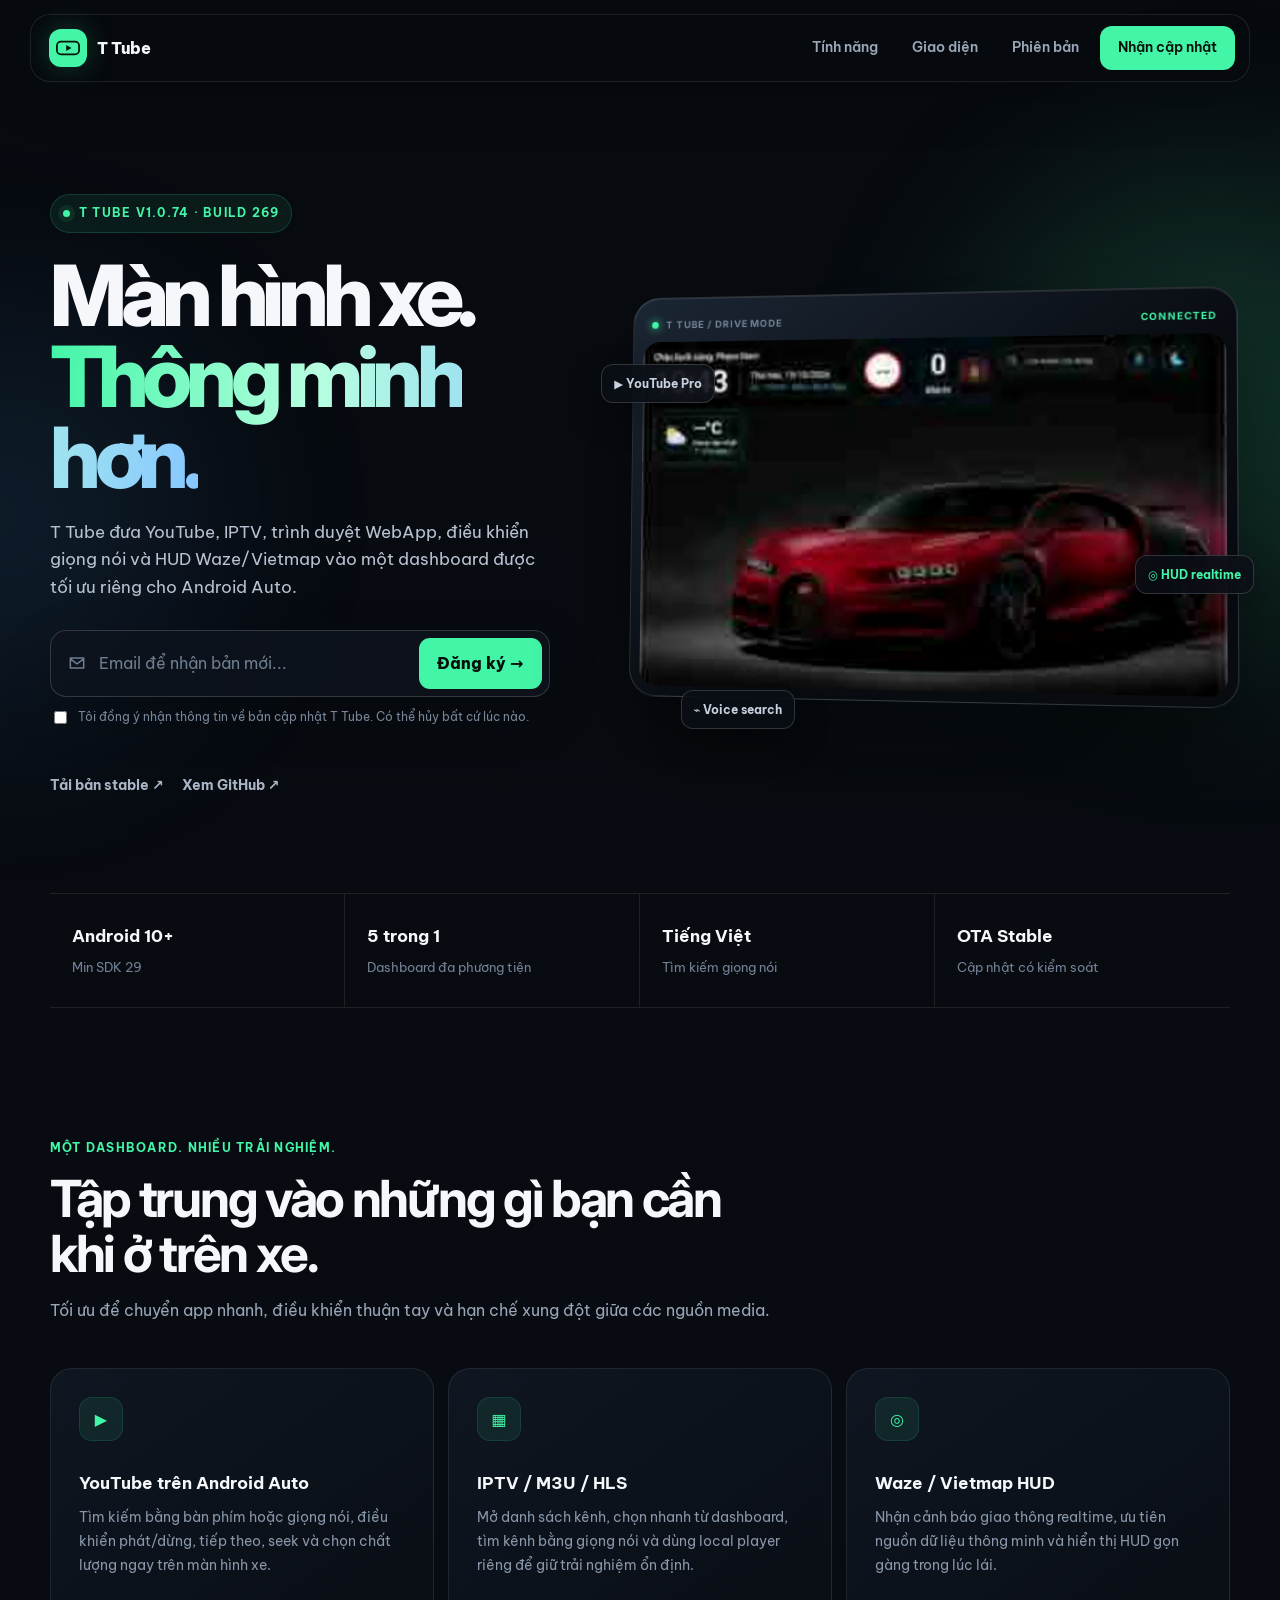
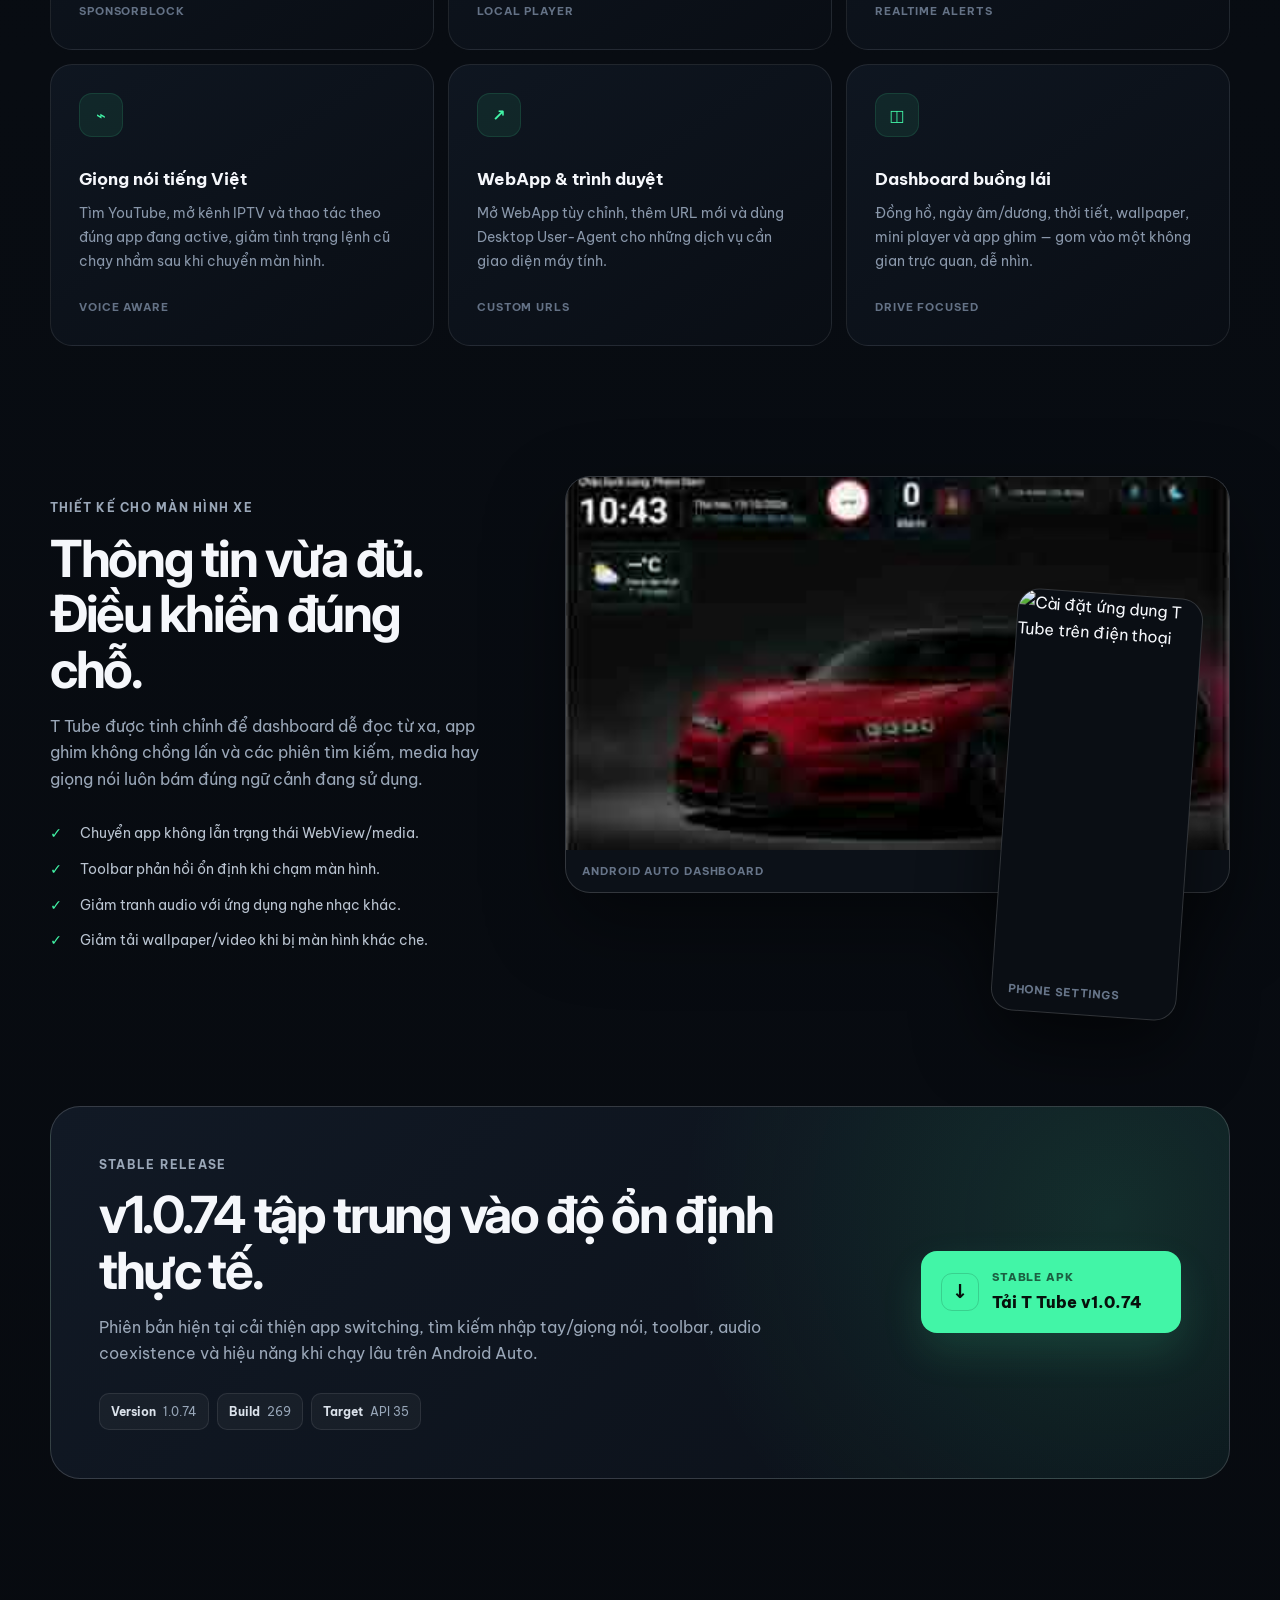
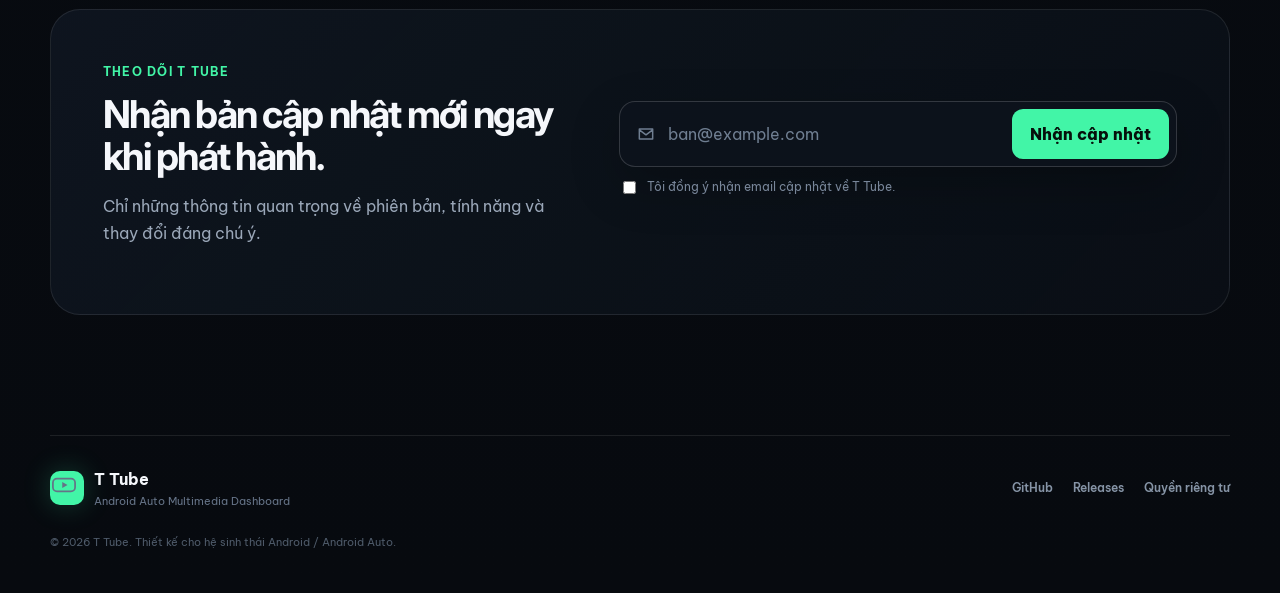
==== docs/index.html @ e6060de5 "feat: add T Tube landing page and email waitlist" ====
<!doctype html>
<html lang="vi">
<head>
  <meta charset="utf-8">
  <meta name="viewport" content="width=device-width, initial-scale=1">
  <meta name="theme-color" content="#070a0f">
  <meta name="description" content="T Tube - dashboard đa phương tiện dành cho Android Auto với YouTube, IPTV, WebApp, điều khiển giọng nói và HUD Waze/Vietmap.">
  <meta property="og:title" content="T Tube — Biến màn hình xe thành không gian giải trí thông minh">
  <meta property="og:description" content="YouTube, IPTV, WebApp, giọng nói và HUD Waze/Vietmap trong một dashboard tối ưu cho Android Auto.">
  <meta property="og:type" content="website">
  <meta property="og:image" content="https://raw.githubusercontent.com/ledinhtien219/T-Tube/main/docs/images/ttube_aa_dashboard.jpg">
  <title>T Tube — Android Auto Multimedia Dashboard</title>
  <link rel="preconnect" href="https://fonts.googleapis.com">
  <link rel="preconnect" href="https://fonts.gstatic.com" crossorigin>
  <link href="https://fonts.googleapis.com/css2?family=Be+Vietnam+Pro:wght@400;500;600;700;800&family=Inter:wght@500;600;700&display=swap" rel="stylesheet">
  <link rel="stylesheet" href="styles.css">
  <script src="config.js"></script>
  <script defer src="app.js"></script>
</head>
<body>
  <div class="ambient ambient-one" aria-hidden="true"></div>
  <div class="ambient ambient-two" aria-hidden="true"></div>

  <header class="site-header">
    <a class="brand" href="#top" aria-label="T Tube - Trang chủ">
      <span class="brand-mark" aria-hidden="true">
        <svg viewBox="0 0 48 48" role="img">
          <path d="M12 13h24a7 7 0 0 1 7 7v8a7 7 0 0 1-7 7H12a7 7 0 0 1-7-7v-8a7 7 0 0 1 7-7Z" fill="none" stroke="currentColor" stroke-width="3"/>
          <path d="m21 19 9 5-9 5V19Z" fill="currentColor"/>
        </svg>
      </span>
      <span>T Tube</span>
    </a>

    <button class="nav-toggle" type="button" aria-expanded="false" aria-controls="site-nav" aria-label="Mở menu">
      <span></span><span></span><span></span>
    </button>

    <nav class="site-nav" id="site-nav" aria-label="Điều hướng chính">
      <a href="#features">Tính năng</a>
      <a href="#showcase">Giao diện</a>
      <a href="#release">Phiên bản</a>
      <a class="nav-cta" href="#early-access">Nhận cập nhật</a>
    </nav>
  </header>

  <main id="top">
    <section class="hero section-shell">
      <div class="hero-copy reveal">
        <div class="eyebrow"><span class="live-dot"></span> T Tube v1.0.74 · Build 269</div>
        <h1>Màn hình xe.<br><span>Thông minh hơn.</span></h1>
        <p class="hero-lead">
          T Tube đưa YouTube, IPTV, trình duyệt WebApp, điều khiển giọng nói và HUD Waze/Vietmap
          vào một dashboard được tối ưu riêng cho Android Auto.
        </p>

        <form class="signup-form hero-form" data-source="hero">
          <label class="sr-only" for="hero-email">Email của bạn</label>
          <div class="input-wrap">
            <svg viewBox="0 0 24 24" aria-hidden="true"><path d="M4 6h16v12H4zM4 7l8 6 8-6" fill="none" stroke="currentColor" stroke-width="1.8" stroke-linejoin="round"/></svg>
            <input id="hero-email" name="email" type="email" autocomplete="email" placeholder="Email để nhận bản mới..." required>
            <button type="submit">Đăng ký <span aria-hidden="true">→</span></button>
          </div>
          <label class="consent">
            <input type="checkbox" name="consent" required>
            <span>Tôi đồng ý nhận thông tin về bản cập nhật T Tube. Có thể hủy bất cứ lúc nào.</span>
          </label>
          <p class="form-status" role="status" aria-live="polite"></p>
        </form>

        <div class="hero-actions">
          <a class="ghost-link" href="https://github.com/ledinhtien219/T-Tube/releases/tag/v1.0.74" target="_blank" rel="noreferrer">
            Tải bản stable
            <span aria-hidden="true">↗</span>
          </a>
          <a class="ghost-link" href="https://github.com/ledinhtien219/T-Tube" target="_blank" rel="noreferrer">
            Xem GitHub
            <span aria-hidden="true">↗</span>
          </a>
        </div>
      </div>

      <div class="hero-visual reveal" aria-label="Ảnh giao diện T Tube trên Android Auto">
        <div class="visual-glow"></div>
        <div class="screen-frame">
          <div class="screen-topbar">
            <span class="screen-dot"></span>
            <span>T TUBE / DRIVE MODE</span>
            <span class="screen-status">CONNECTED</span>
          </div>
          <img src="images/ttube_aa_dashboard.jpg" alt="Dashboard T Tube v1.0.74 trên màn hình Android Auto">
        </div>
        <div class="floating-chip chip-youtube">▶ YouTube Pro</div>
        <div class="floating-chip chip-hud">◎ HUD realtime</div>
        <div class="floating-chip chip-voice">⌁ Voice search</div>
      </div>
    </section>

    <section class="quick-stats section-shell reveal" aria-label="Thông tin nhanh">
      <div><strong>Android 10+</strong><span>Min SDK 29</span></div>
      <div><strong>5 trong 1</strong><span>Dashboard đa phương tiện</span></div>
      <div><strong>Tiếng Việt</strong><span>Tìm kiếm giọng nói</span></div>
      <div><strong>OTA Stable</strong><span>Cập nhật có kiểm soát</span></div>
    </section>

    <section class="feature-section section-shell" id="features">
      <div class="section-heading reveal">
        <p class="kicker">Một dashboard. Nhiều trải nghiệm.</p>
        <h2>Tập trung vào những gì bạn cần khi ở trên xe.</h2>
        <p>Tối ưu để chuyển app nhanh, điều khiển thuận tay và hạn chế xung đột giữa các nguồn media.</p>
      </div>

      <div class="feature-grid">
        <article class="feature-card reveal">
          <span class="feature-icon">▶</span>
          <h3>YouTube trên Android Auto</h3>
          <p>Tìm kiếm bằng bàn phím hoặc giọng nói, điều khiển phát/dừng, tiếp theo, seek và chọn chất lượng ngay trên màn hình xe.</p>
          <span class="feature-tag">SponsorBlock</span>
        </article>
        <article class="feature-card reveal">
          <span class="feature-icon">▦</span>
          <h3>IPTV / M3U / HLS</h3>
          <p>Mở danh sách kênh, chọn nhanh từ dashboard, tìm kênh bằng giọng nói và dùng local player riêng để giữ trải nghiệm ổn định.</p>
          <span class="feature-tag">Local player</span>
        </article>
        <article class="feature-card reveal">
          <span class="feature-icon">◎</span>
          <h3>Waze / Vietmap HUD</h3>
          <p>Nhận cảnh báo giao thông realtime, ưu tiên nguồn dữ liệu thông minh và hiển thị HUD gọn gàng trong lúc lái.</p>
          <span class="feature-tag">Realtime alerts</span>
        </article>
        <article class="feature-card reveal">
          <span class="feature-icon">⌁</span>
          <h3>Giọng nói tiếng Việt</h3>
          <p>Tìm YouTube, mở kênh IPTV và thao tác theo đúng app đang active, giảm tình trạng lệnh cũ chạy nhầm sau khi chuyển màn hình.</p>
          <span class="feature-tag">Voice aware</span>
        </article>
        <article class="feature-card reveal">
          <span class="feature-icon">↗</span>
          <h3>WebApp & trình duyệt</h3>
          <p>Mở WebApp tùy chỉnh, thêm URL mới và dùng Desktop User-Agent cho những dịch vụ cần giao diện máy tính.</p>
          <span class="feature-tag">Custom URLs</span>
        </article>
        <article class="feature-card reveal">
          <span class="feature-icon">◫</span>
          <h3>Dashboard buồng lái</h3>
          <p>Đồng hồ, ngày âm/dương, thời tiết, wallpaper, mini player và app ghim — gom vào một không gian trực quan, dễ nhìn.</p>
          <span class="feature-tag">Drive focused</span>
        </article>
      </div>
    </section>

    <section class="showcase section-shell" id="showcase">
      <div class="showcase-copy reveal">
        <p class="kicker">Thiết kế cho màn hình xe</p>
        <h2>Thông tin vừa đủ. Điều khiển đúng chỗ.</h2>
        <p>
          T Tube được tinh chỉnh để dashboard dễ đọc từ xa, app ghim không chồng lấn và các phiên tìm kiếm,
          media hay giọng nói luôn bám đúng ngữ cảnh đang sử dụng.
        </p>
        <ul class="check-list">
          <li>Chuyển app không lẫn trạng thái WebView/media.</li>
          <li>Toolbar phản hồi ổn định khi chạm màn hình.</li>
          <li>Giảm tranh audio với ứng dụng nghe nhạc khác.</li>
          <li>Giảm tải wallpaper/video khi bị màn hình khác che.</li>
        </ul>
      </div>

      <div class="showcase-stack reveal">
        <figure class="showcase-main">
          <img src="images/ttube_aa_dashboard.jpg" alt="Dashboard T Tube với đồng hồ, tiện ích và ứng dụng">
          <figcaption>Android Auto Dashboard</figcaption>
        </figure>
        <figure class="showcase-phone">
          <img src="images/ttube_phone_settings.jpg" alt="Cài đặt ứng dụng T Tube trên điện thoại">
          <figcaption>Phone settings</figcaption>
        </figure>
      </div>
    </section>

    <section class="release-section section-shell" id="release">
      <div class="release-card reveal">
        <div class="release-copy">
          <p class="kicker">Stable release</p>
          <h2>v1.0.74 tập trung vào độ ổn định thực tế.</h2>
          <p>
            Phiên bản hiện tại cải thiện app switching, tìm kiếm nhập tay/giọng nói, toolbar,
            audio coexistence và hiệu năng khi chạy lâu trên Android Auto.
          </p>
          <div class="release-meta">
            <span><b>Version</b> 1.0.74</span>
            <span><b>Build</b> 269</span>
            <span><b>Target</b> API 35</span>
          </div>
        </div>
        <a class="download-button" href="https://github.com/ledinhtien219/T-Tube/releases/download/v1.0.74/TTube_v1.0.74_debug.apk">
          <span class="download-icon">↓</span>
          <span><small>Stable APK</small>Tải T Tube v1.0.74</span>
        </a>
      </div>
    </section>

    <section class="early-access section-shell" id="early-access">
      <div class="signup-panel reveal">
        <div>
          <p class="kicker">Theo dõi T Tube</p>
          <h2>Nhận bản cập nhật mới ngay khi phát hành.</h2>
          <p>Chỉ những thông tin quan trọng về phiên bản, tính năng và thay đổi đáng chú ý.</p>
        </div>

        <form class="signup-form" data-source="footer">
          <label class="sr-only" for="footer-email">Email của bạn</label>
          <div class="input-wrap">
            <svg viewBox="0 0 24 24" aria-hidden="true"><path d="M4 6h16v12H4zM4 7l8 6 8-6" fill="none" stroke="currentColor" stroke-width="1.8" stroke-linejoin="round"/></svg>
            <input id="footer-email" name="email" type="email" autocomplete="email" placeholder="ban@example.com" required>
            <button type="submit">Nhận cập nhật</button>
          </div>
          <label class="consent">
            <input type="checkbox" name="consent" required>
            <span>Tôi đồng ý nhận email cập nhật về T Tube.</span>
          </label>
          <p class="form-status" role="status" aria-live="polite"></p>
        </form>
      </div>
    </section>
  </main>

  <footer class="site-footer section-shell">
    <div class="footer-brand">
      <span class="brand-mark small" aria-hidden="true">
        <svg viewBox="0 0 48 48"><path d="M12 13h24a7 7 0 0 1 7 7v8a7 7 0 0 1-7 7H12a7 7 0 0 1-7-7v-8a7 7 0 0 1 7-7Z" fill="none" stroke="currentColor" stroke-width="3"/><path d="m21 19 9 5-9 5V19Z" fill="currentColor"/></svg>
      </span>
      <div><strong>T Tube</strong><span>Android Auto Multimedia Dashboard</span></div>
    </div>
    <div class="footer-links">
      <a href="https://github.com/ledinhtien219/T-Tube" target="_blank" rel="noreferrer">GitHub</a>
      <a href="https://github.com/ledinhtien219/T-Tube/releases" target="_blank" rel="noreferrer">Releases</a>
      <a href="https://github.com/ledinhtien219/T-Tube/blob/main/PRIVACY_POLICY.md" target="_blank" rel="noreferrer">Quyền riêng tư</a>
    </div>
    <p class="footer-note">© 2026 T Tube. Thiết kế cho hệ sinh thái Android / Android Auto.</p>
  </footer>
</body>
</html>
---- docs/styles.css ----
:root {
  --bg: #070a0f;
  --bg-soft: #0b1018;
  --card: rgba(15, 21, 31, .72);
  --card-strong: #111925;
  --line: rgba(255, 255, 255, .09);
  --line-bright: rgba(255, 255, 255, .16);
  --text: #f5f7fb;
  --muted: #9aa7b8;
  --accent: #42f5a7;
  --accent-2: #48a8ff;
  --danger: #ff7b7b;
  --shadow: 0 30px 80px rgba(0, 0, 0, .42);
  --radius: 24px;
  --shell: min(1180px, calc(100% - 40px));
}

* { box-sizing: border-box; }
html { scroll-behavior: smooth; }
body {
  margin: 0;
  min-height: 100vh;
  overflow-x: hidden;
  background:
    radial-gradient(circle at 48% -20%, rgba(66, 245, 167, .07), transparent 34rem),
    linear-gradient(180deg, #070a0f 0%, #080c12 44%, #070a0f 100%);
  color: var(--text);
  font-family: "Be Vietnam Pro", system-ui, -apple-system, BlinkMacSystemFont, "Segoe UI", sans-serif;
  line-height: 1.65;
  text-rendering: optimizeLegibility;
}

a { color: inherit; text-decoration: none; }
button, input { font: inherit; }
button { cursor: pointer; }
img { max-width: 100%; display: block; }
::selection { background: rgba(66, 245, 167, .26); color: #fff; }

.section-shell { width: var(--shell); margin-inline: auto; }

.ambient {
  position: fixed;
  pointer-events: none;
  z-index: -1;
  filter: blur(110px);
  opacity: .18;
  border-radius: 50%;
}
.ambient-one { width: 28rem; height: 28rem; background: var(--accent); top: 12rem; right: -10rem; }
.ambient-two { width: 24rem; height: 24rem; background: var(--accent-2); bottom: 12rem; left: -12rem; opacity: .12; }

.site-header {
  position: sticky;
  top: 0;
  z-index: 50;
  width: min(1220px, calc(100% - 28px));
  margin: 14px auto 0;
  min-height: 68px;
  padding: 10px 14px 10px 18px;
  display: flex;
  align-items: center;
  justify-content: space-between;
  gap: 22px;
  background: rgba(7, 10, 15, .72);
  border: 1px solid var(--line);
  border-radius: 20px;
  backdrop-filter: blur(22px);
  -webkit-backdrop-filter: blur(22px);
  box-shadow: 0 18px 50px rgba(0, 0, 0, .18);
}

.brand { display: inline-flex; align-items: center; gap: 10px; font-weight: 800; letter-spacing: -.03em; }
.brand-mark {
  width: 38px; height: 38px;
  display: grid; place-items: center;
  color: #06100b;
  background: var(--accent);
  border-radius: 12px;
  box-shadow: 0 0 28px rgba(66, 245, 167, .22);
}
.brand-mark svg { width: 28px; height: 28px; }
.brand-mark.small { width: 34px; height: 34px; border-radius: 10px; }

.site-nav { display: flex; align-items: center; gap: 8px; color: var(--muted); font-size: .9rem; font-weight: 600; }
.site-nav a { padding: 10px 13px; border-radius: 12px; transition: .2s ease; }
.site-nav a:hover { color: var(--text); background: rgba(255, 255, 255, .05); }
.site-nav .nav-cta { color: #06100b; background: var(--accent); padding-inline: 18px; }
.site-nav .nav-cta:hover { color: #06100b; background: #77ffc1; transform: translateY(-1px); }
.nav-toggle { display: none; width: 42px; height: 42px; padding: 10px; border: 0; background: transparent; }
.nav-toggle span { display: block; height: 2px; margin: 5px 0; background: var(--text); border-radius: 2px; }

.hero {
  min-height: 760px;
  padding: 112px 0 86px;
  display: grid;
  grid-template-columns: minmax(0, .9fr) minmax(460px, 1.1fr);
  align-items: center;
  gap: 70px;
}
.eyebrow, .kicker {
  color: var(--accent);
  font-weight: 700;
  font-size: .78rem;
  letter-spacing: .1em;
  text-transform: uppercase;
}
.eyebrow { display: inline-flex; align-items: center; gap: 9px; padding: 8px 12px; background: rgba(66,245,167,.07); border: 1px solid rgba(66,245,167,.16); border-radius: 999px; }
.live-dot { width: 7px; height: 7px; background: var(--accent); border-radius: 50%; box-shadow: 0 0 0 5px rgba(66,245,167,.08); }

.hero h1 {
  margin: 22px 0 20px;
  max-width: 760px;
  font: 800 clamp(3.4rem, 6.6vw, 6.1rem)/.96 "Inter", sans-serif;
  letter-spacing: -.075em;
}
.hero h1 span {
  background: linear-gradient(92deg, var(--accent), #b7ffe0 48%, #86c7ff);
  -webkit-background-clip: text;
  background-clip: text;
  color: transparent;
}
.hero-lead { margin: 0 0 30px; max-width: 630px; color: #b8c2d1; font-size: clamp(1rem, 1.3vw, 1.15rem); }

.signup-form { width: 100%; max-width: 650px; }
.input-wrap {
  display: flex;
  align-items: center;
  gap: 10px;
  padding: 7px 7px 7px 16px;
  background: rgba(14, 20, 29, .84);
  border: 1px solid var(--line-bright);
  border-radius: 16px;
  box-shadow: 0 18px 50px rgba(0,0,0,.22);
  transition: border-color .2s ease, box-shadow .2s ease;
}
.input-wrap:focus-within { border-color: rgba(66,245,167,.48); box-shadow: 0 0 0 4px rgba(66,245,167,.05), 0 18px 50px rgba(0,0,0,.28); }
.input-wrap svg { width: 20px; min-width: 20px; color: #6f7e91; }
.input-wrap input {
  min-width: 0;
  flex: 1;
  color: var(--text);
  background: transparent;
  border: 0;
  outline: 0;
}
.input-wrap input::placeholder { color: #6f7e91; }
.input-wrap button {
  border: 0;
  border-radius: 11px;
  padding: 12px 18px;
  font-weight: 800;
  color: #06100b;
  background: var(--accent);
  white-space: nowrap;
  transition: .2s ease;
}
.input-wrap button:hover:not(:disabled) { background: #75ffc0; transform: translateY(-1px); }
.input-wrap button:disabled { opacity: .55; cursor: wait; }
.consent { margin-top: 11px; display: flex; align-items: flex-start; gap: 8px; color: #788699; font-size: .76rem; line-height: 1.45; }
.consent input { margin-top: 3px; accent-color: var(--accent); }
.form-status { min-height: 1.35em; margin: 8px 0 0; color: #8fa0b5; font-size: .8rem; }
.form-status.success { color: var(--accent); }
.form-status.error { color: var(--danger); }

.hero-actions { display: flex; flex-wrap: wrap; gap: 18px; margin-top: 22px; }
.ghost-link { color: #aab6c6; font-size: .88rem; font-weight: 700; }
.ghost-link:hover { color: var(--text); }

.hero-visual { position: relative; perspective: 1200px; }
.visual-glow {
  position: absolute; inset: 12% 4% -4%;
  background: radial-gradient(circle, rgba(66,245,167,.17), rgba(72,168,255,.06) 45%, transparent 70%);
  filter: blur(42px);
}
.screen-frame {
  position: relative;
  overflow: hidden;
  padding: 10px;
  background: linear-gradient(145deg, #1b2634, #080b10 58%);
  border: 1px solid rgba(255,255,255,.15);
  border-radius: 28px;
  box-shadow: 0 45px 100px rgba(0,0,0,.55), inset 0 1px 0 rgba(255,255,255,.1);
  transform: rotateY(-7deg) rotateX(2deg);
}
.screen-frame img { width: 100%; min-height: 320px; object-fit: cover; border-radius: 18px; filter: saturate(1.08) contrast(1.03); }
.screen-topbar {
  height: 35px;
  padding: 0 9px;
  display: flex; align-items: center; gap: 8px;
  color: #758396;
  font: 700 .62rem/1 "Inter", sans-serif;
  letter-spacing: .09em;
}
.screen-dot { width: 7px; height: 7px; background: var(--accent); border-radius: 50%; box-shadow: 0 0 10px var(--accent); }
.screen-status { margin-left: auto; color: var(--accent); }
.floating-chip {
  position: absolute;
  z-index: 2;
  padding: 9px 12px;
  border: 1px solid var(--line-bright);
  border-radius: 12px;
  background: rgba(10, 15, 22, .82);
  color: #c8d2df;
  font-size: .72rem;
  font-weight: 700;
  backdrop-filter: blur(16px);
  box-shadow: 0 14px 35px rgba(0,0,0,.28);
}
.chip-youtube { top: 18%; left: -3%; }
.chip-hud { right: -4%; bottom: 26%; color: var(--accent); }
.chip-voice { left: 10%; bottom: -7%; }

.quick-stats {
  display: grid;
  grid-template-columns: repeat(4, 1fr);
  margin-top: 10px;
  border-top: 1px solid var(--line);
  border-bottom: 1px solid var(--line);
}
.quick-stats div { padding: 28px 22px; border-right: 1px solid var(--line); }
.quick-stats div:last-child { border-right: 0; }
.quick-stats strong { display: block; margin-bottom: 3px; font-size: 1.05rem; }
.quick-stats span { color: #748296; font-size: .79rem; }

.feature-section, .showcase, .release-section, .early-access { padding-top: 130px; }
.section-heading { max-width: 720px; margin-bottom: 44px; }
.kicker { margin: 0 0 12px; }
.section-heading h2, .showcase-copy h2, .release-copy h2, .signup-panel h2 {
  margin: 0 0 16px;
  font: 700 clamp(2.1rem, 4vw, 3.7rem)/1.08 "Inter", sans-serif;
  letter-spacing: -.045em;
}
.section-heading > p:last-child, .showcase-copy > p, .release-copy > p, .signup-panel > div > p:last-child { color: var(--muted); }

.feature-grid { display: grid; grid-template-columns: repeat(3, 1fr); gap: 14px; }
.feature-card {
  min-height: 280px;
  padding: 28px;
  display: flex;
  flex-direction: column;
  background: linear-gradient(145deg, rgba(17,25,37,.8), rgba(10,14,21,.82));
  border: 1px solid var(--line);
  border-radius: 22px;
  transition: transform .25s ease, border-color .25s ease, background .25s ease;
}
.feature-card:hover { transform: translateY(-5px); border-color: rgba(66,245,167,.22); background: linear-gradient(145deg, rgba(20,31,43,.9), rgba(10,14,21,.9)); }
.feature-icon {
  width: 44px; height: 44px;
  display: grid; place-items: center;
  margin-bottom: 28px;
  color: var(--accent);
  background: rgba(66,245,167,.08);
  border: 1px solid rgba(66,245,167,.12);
  border-radius: 13px;
  font-weight: 800;
}
.feature-card h3 { margin: 0 0 10px; font-size: 1.05rem; }
.feature-card p { margin: 0; color: #8997aa; font-size: .88rem; line-height: 1.7; }
.feature-tag { margin-top: auto; padding-top: 24px; color: #647286; font-size: .7rem; font-weight: 700; letter-spacing: .08em; text-transform: uppercase; }

.showcase {
  display: grid;
  grid-template-columns: .8fr 1.2fr;
  align-items: center;
  gap: 72px;
}
.check-list { display: grid; gap: 12px; margin: 30px 0 0; padding: 0; list-style: none; }
.check-list li { position: relative; padding-left: 30px; color: #bac4d1; font-size: .9rem; }
.check-list li::before { content: "✓"; position: absolute; left: 0; color: var(--accent); font-weight: 800; }
.showcase-stack { position: relative; min-height: 500px; }
.showcase-main {
  margin: 0;
  overflow: hidden;
  border-radius: 25px;
  border: 1px solid var(--line-bright);
  background: #0c1118;
  box-shadow: var(--shadow);
}
.showcase-main img { width: 100%; aspect-ratio: 16 / 9; object-fit: cover; }
.showcase-main figcaption, .showcase-phone figcaption { padding: 12px 16px; color: #677589; font-size: .7rem; font-weight: 700; text-transform: uppercase; letter-spacing: .08em; }
.showcase-phone {
  position: absolute;
  right: 6%;
  bottom: -8%;
  width: 28%;
  margin: 0;
  overflow: hidden;
  border-radius: 22px;
  background: #0a0e14;
  border: 1px solid var(--line-bright);
  box-shadow: 0 28px 70px rgba(0,0,0,.55);
  transform: rotate(4deg);
}
.showcase-phone img { width: 100%; aspect-ratio: 9/18.5; object-fit: cover; object-position: top; }

.release-card {
  padding: 48px;
  display: grid;
  grid-template-columns: 1fr auto;
  gap: 44px;
  align-items: center;
  overflow: hidden;
  position: relative;
  background:
    radial-gradient(circle at 90% 30%, rgba(66,245,167,.12), transparent 27rem),
    linear-gradient(135deg, #111925, #0b1018);
  border: 1px solid var(--line-bright);
  border-radius: 30px;
}
.release-copy { max-width: 720px; }
.release-meta { display: flex; flex-wrap: wrap; gap: 8px; margin-top: 26px; }
.release-meta span { padding: 8px 11px; color: #98a7b9; background: rgba(255,255,255,.04); border: 1px solid var(--line); border-radius: 10px; font-size: .72rem; }
.release-meta b { color: #dbe2eb; margin-right: 4px; }
.download-button {
  min-width: 260px;
  padding: 18px 20px;
  display: flex;
  align-items: center;
  gap: 13px;
  color: #07100c;
  background: var(--accent);
  border-radius: 16px;
  font-weight: 800;
  box-shadow: 0 18px 40px rgba(66,245,167,.13);
  transition: .2s ease;
}
.download-button:hover { background: #77ffc1; transform: translateY(-2px); }
.download-button small { display: block; margin-bottom: 2px; opacity: .65; font-size: .66rem; text-transform: uppercase; letter-spacing: .08em; }
.download-icon { width: 38px; height: 38px; display: grid; place-items: center; border: 1px solid rgba(0,0,0,.15); border-radius: 11px; font-size: 1.2rem; }

.early-access { padding-bottom: 120px; }
.signup-panel {
  padding: 52px;
  display: grid;
  grid-template-columns: .9fr 1.1fr;
  align-items: center;
  gap: 60px;
  background: linear-gradient(135deg, rgba(15,22,32,.92), rgba(10,15,22,.85));
  border: 1px solid var(--line);
  border-radius: 30px;
}
.signup-panel h2 { font-size: clamp(2rem, 3vw, 3rem); }

.site-footer {
  padding: 30px 0 42px;
  display: grid;
  grid-template-columns: 1fr auto;
  gap: 22px;
  align-items: center;
  border-top: 1px solid var(--line);
}
.footer-brand { display: flex; align-items: center; gap: 10px; }
.footer-brand strong, .footer-brand span { display: block; }
.footer-brand span { color: #657387; font-size: .7rem; }
.footer-links { display: flex; gap: 20px; color: #8694a6; font-size: .78rem; font-weight: 600; }
.footer-links a:hover { color: var(--text); }
.footer-note { grid-column: 1 / -1; margin: 0; color: #4e5a69; font-size: .7rem; }

.sr-only { position: absolute; width: 1px; height: 1px; padding: 0; margin: -1px; overflow: hidden; clip: rect(0,0,0,0); white-space: nowrap; border: 0; }

.reveal { opacity: 0; transform: translateY(20px); transition: opacity .7s ease, transform .7s cubic-bezier(.2,.8,.2,1); }
.reveal.is-visible { opacity: 1; transform: translateY(0); }

@media (max-width: 980px) {
  :root { --shell: min(100% - 30px, 780px); }
  .hero { grid-template-columns: 1fr; min-height: 0; padding-top: 86px; gap: 64px; }
  .hero-copy { max-width: 760px; }
  .hero-visual { width: min(760px, 100%); margin-inline: auto; }
  .feature-grid { grid-template-columns: repeat(2, 1fr); }
  .showcase { grid-template-columns: 1fr; }
  .showcase-copy { max-width: 680px; }
  .release-card, .signup-panel { grid-template-columns: 1fr; }
  .download-button { width: fit-content; }
  .quick-stats { grid-template-columns: repeat(2, 1fr); }
  .quick-stats div:nth-child(2) { border-right: 0; }
  .quick-stats div:nth-child(-n+2) { border-bottom: 1px solid var(--line); }
}

@media (max-width: 720px) {
  .site-header { width: calc(100% - 20px); margin-top: 10px; }
  .nav-toggle { display: block; }
  .site-nav {
    display: none;
    position: absolute;
    top: calc(100% + 8px);
    left: 0;
    right: 0;
    padding: 10px;
    flex-direction: column;
    align-items: stretch;
    background: rgba(8,12,18,.97);
    border: 1px solid var(--line);
    border-radius: 18px;
    box-shadow: var(--shadow);
  }
  .site-nav.open { display: flex; }
  .site-nav a { padding: 12px 14px; }
  .hero { padding-top: 70px; }
  .hero h1 { font-size: clamp(3.1rem, 16vw, 5.4rem); }
  .input-wrap { align-items: stretch; flex-wrap: wrap; padding: 12px; }
  .input-wrap svg { margin: 12px 0 0 4px; }
  .input-wrap input { min-height: 44px; }
  .input-wrap button { width: 100%; }
  .floating-chip { font-size: .62rem; }
  .chip-youtube { left: 1%; }
  .chip-hud { right: 1%; }
  .quick-stats { grid-template-columns: 1fr 1fr; }
  .feature-section, .showcase, .release-section, .early-access { padding-top: 92px; }
  .feature-grid { grid-template-columns: 1fr; }
  .feature-card { min-height: 240px; }
  .showcase-stack { min-height: 340px; }
  .showcase-phone { width: 34%; right: 4%; }
  .release-card, .signup-panel { padding: 30px 24px; border-radius: 22px; }
  .download-button { width: 100%; min-width: 0; }
  .site-footer { grid-template-columns: 1fr; }
  .footer-links { flex-wrap: wrap; }
}

@media (max-width: 480px) {
  :root { --shell: calc(100% - 24px); }
  .hero h1 { letter-spacing: -.065em; }
  .screen-frame { transform: none; border-radius: 20px; }
  .screen-frame img { min-height: 210px; border-radius: 13px; }
  .floating-chip { display: none; }
  .quick-stats { grid-template-columns: 1fr; }
  .quick-stats div { border-right: 0; border-bottom: 1px solid var(--line); }
  .quick-stats div:last-child { border-bottom: 0; }
  .showcase-stack { min-height: 270px; }
  .showcase-phone { bottom: -18%; }
  .early-access { padding-bottom: 80px; }
}

@media (prefers-reduced-motion: reduce) {
  html { scroll-behavior: auto; }
  *, *::before, *::after { transition-duration: .01ms !important; animation-duration: .01ms !important; animation-iteration-count: 1 !important; }
  .reveal { opacity: 1; transform: none; }
}
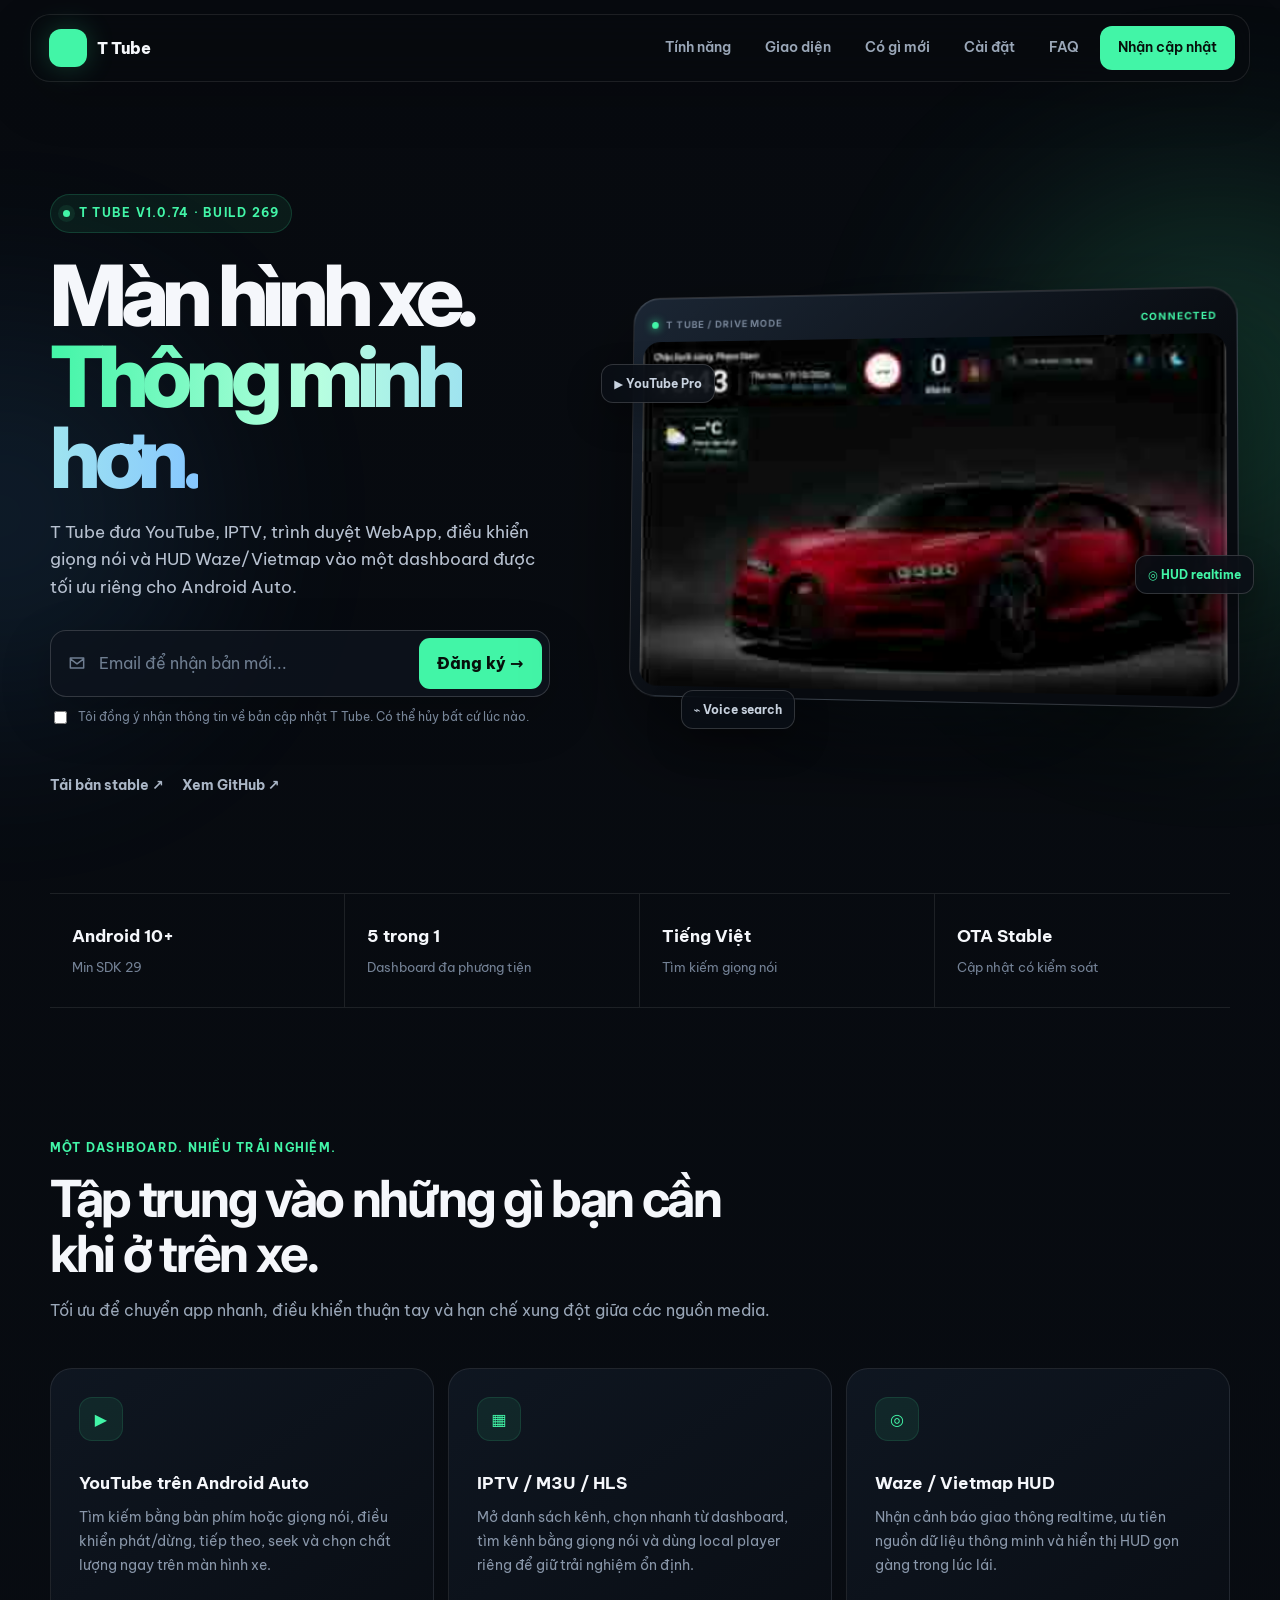
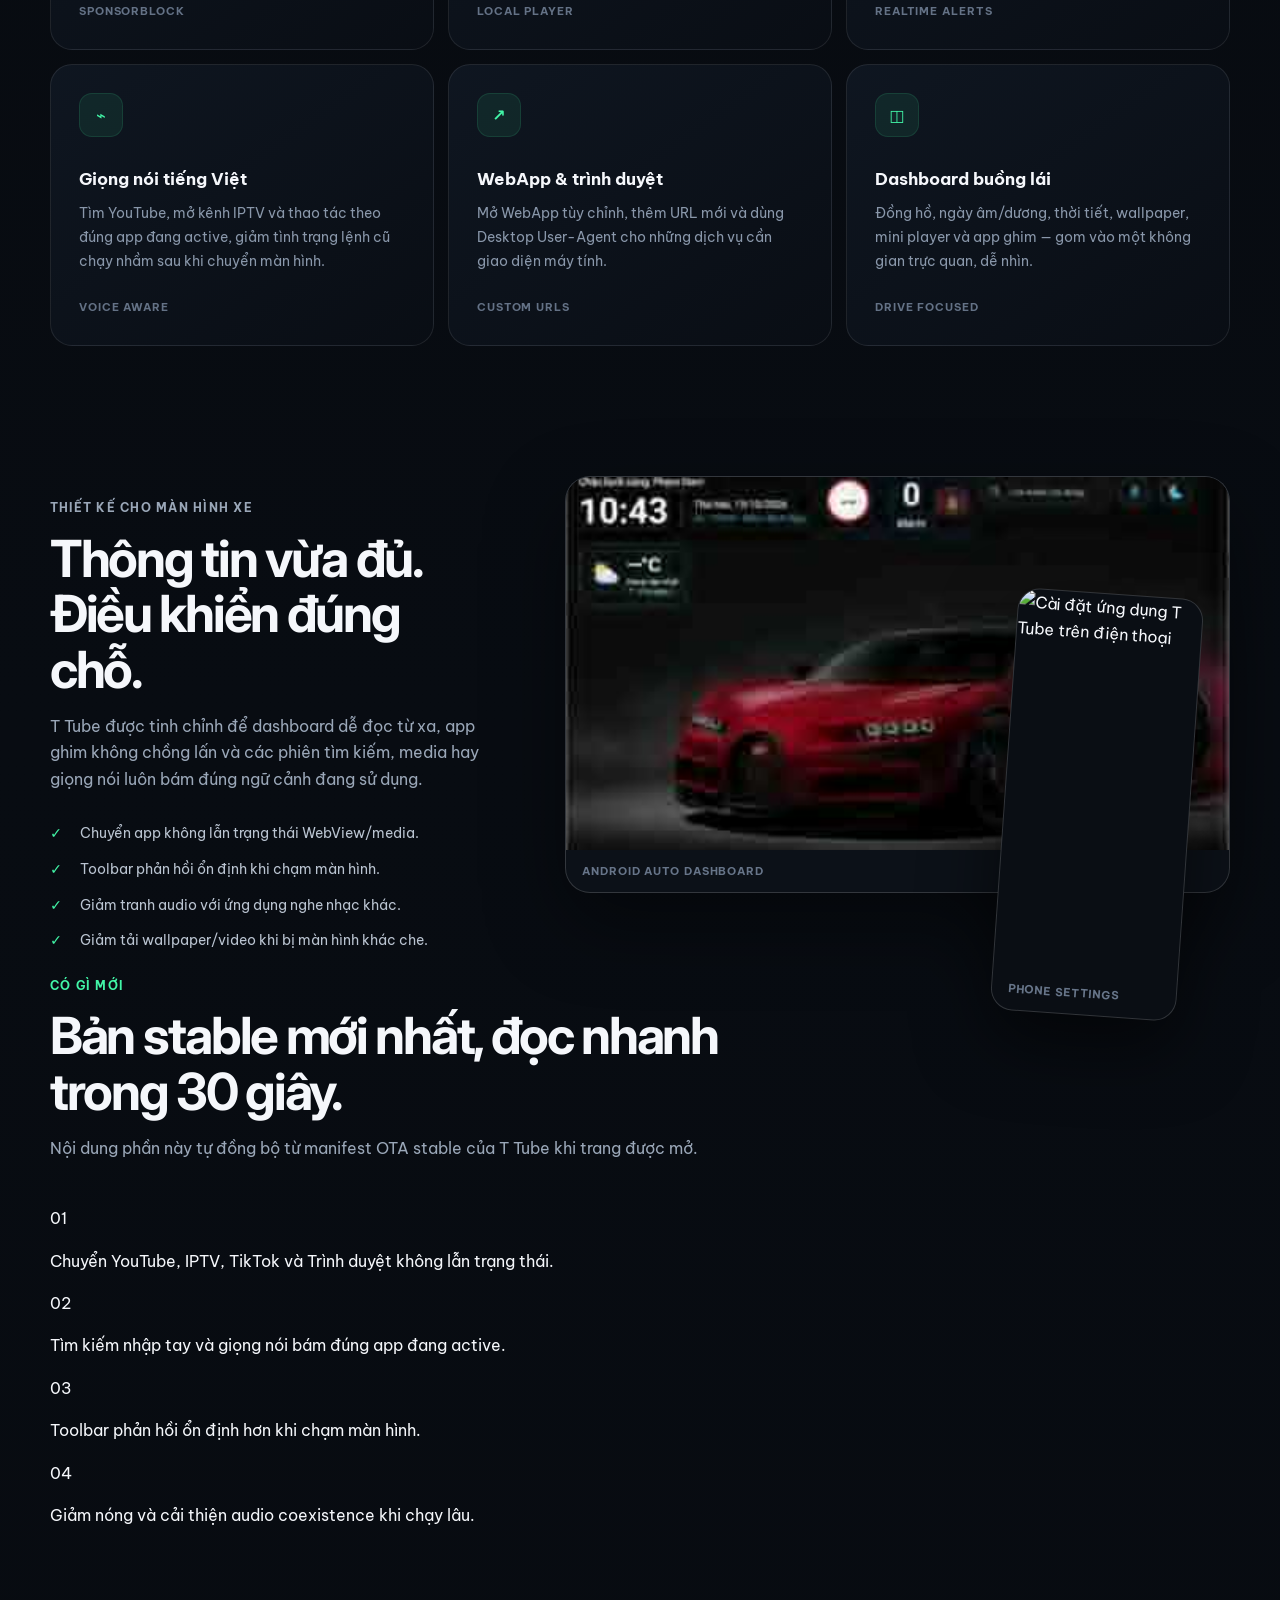
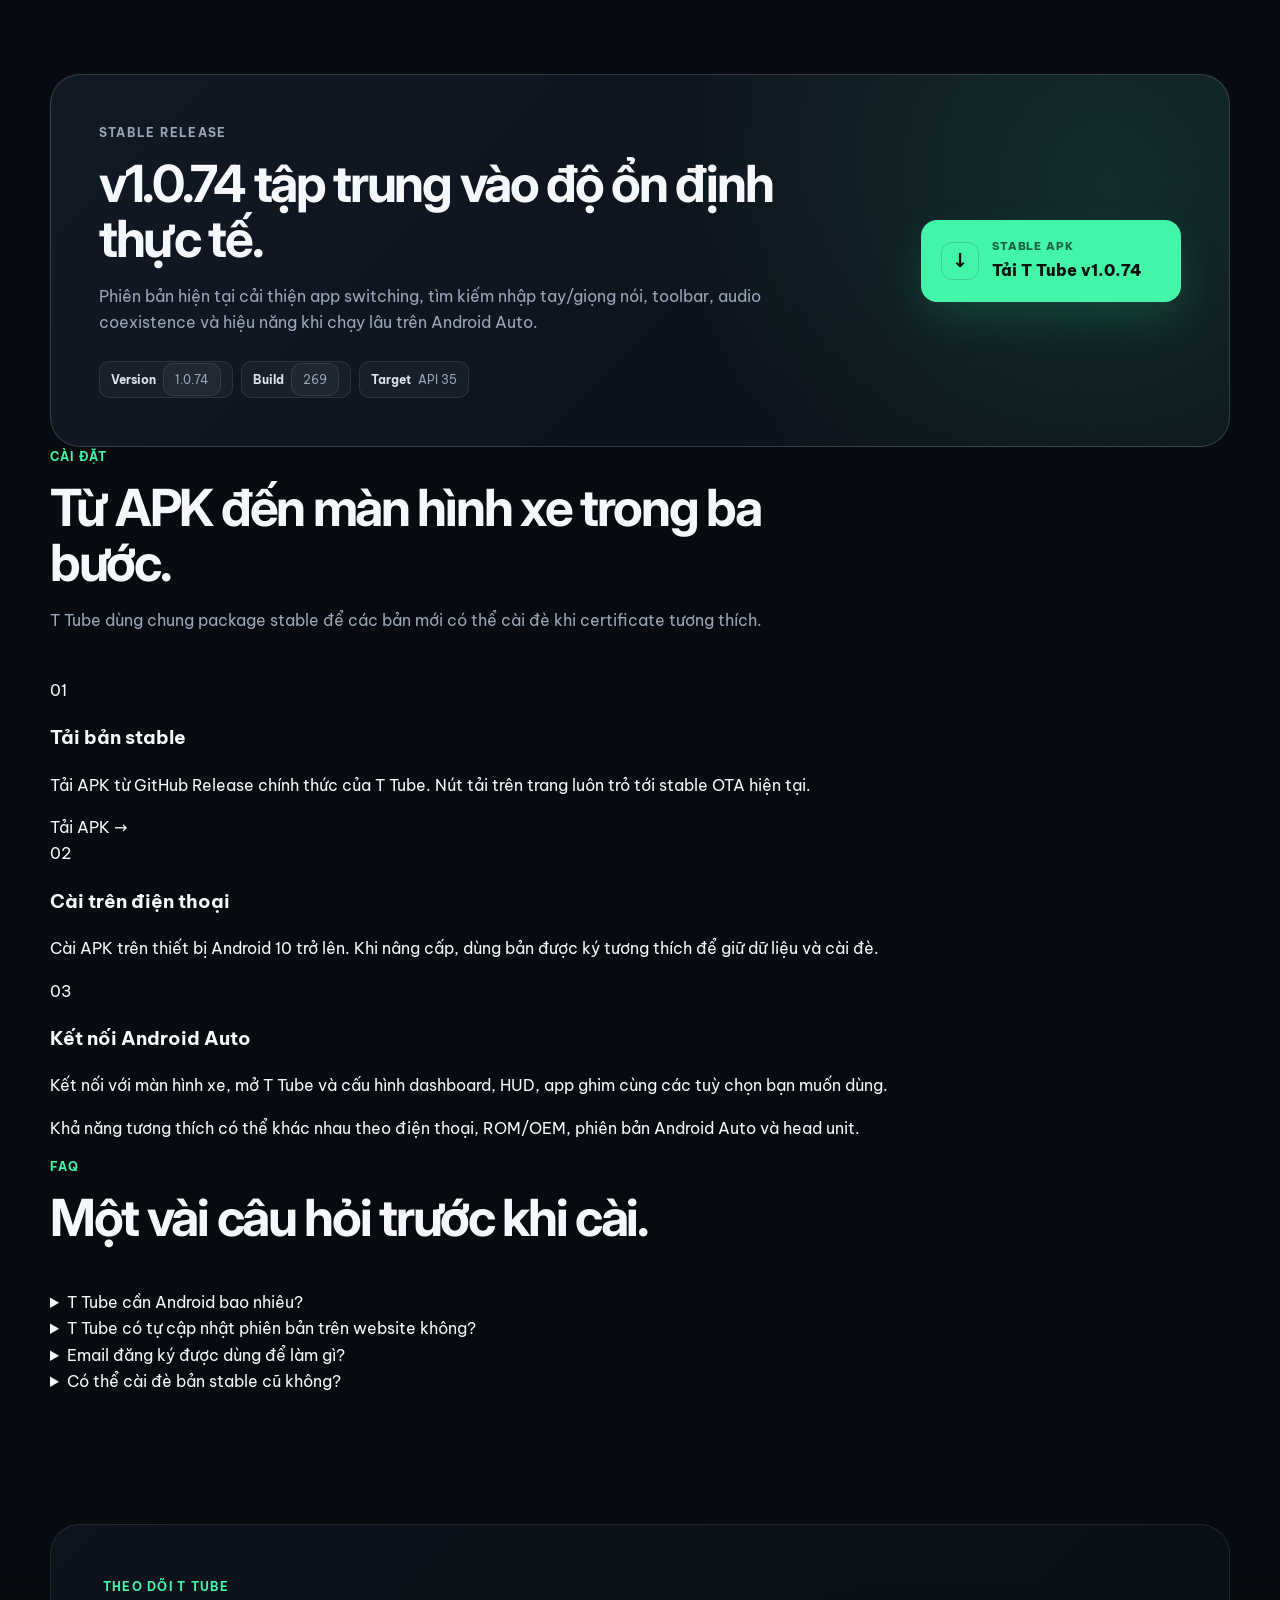
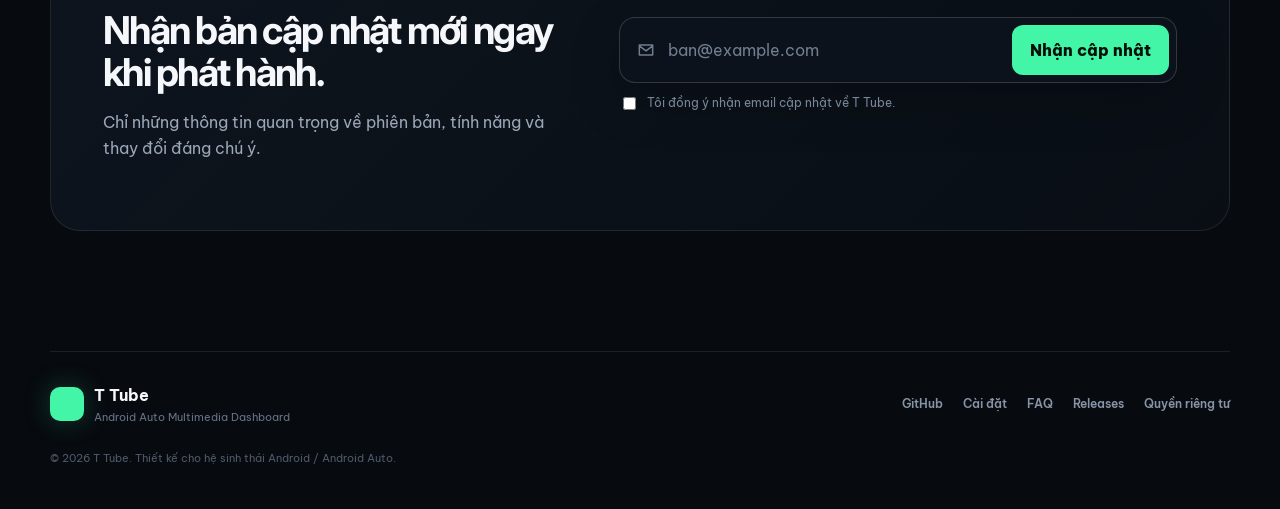
==== commit 38968cd5: "feat(web): add release updates install guide and FAQ" ====
--- a/docs/index.html
+++ b/docs/index.html
@@ -10,6 +10,22 @@
   <meta property="og:type" content="website">
   <meta property="og:image" content="https://raw.githubusercontent.com/ledinhtien219/T-Tube/main/docs/images/ttube_aa_dashboard.jpg">
   <title>T Tube — Android Auto Multimedia Dashboard</title>
+  <link rel="canonical" href="https://ledinhtien219.github.io/T-Tube/">
+  <link rel="icon" type="image/png" href="images/t-tube-logo.png">
+  <link rel="apple-touch-icon" href="images/t-tube-logo.png">
+  <meta name="robots" content="index,follow,max-image-preview:large">
+  <script type="application/ld+json">
+    {
+      "@context": "https://schema.org",
+      "@type": "SoftwareApplication",
+      "name": "T Tube",
+      "applicationCategory": "MultimediaApplication",
+      "operatingSystem": "Android 10+",
+      "description": "Dashboard đa phương tiện dành cho Android Auto với YouTube, IPTV, WebApp, điều khiển giọng nói và HUD Waze/Vietmap.",
+      "downloadUrl": "https://github.com/ledinhtien219/T-Tube/releases",
+      "softwareVersion": "1.0.74"
+    }
+  </script>
   <link rel="preconnect" href="https://fonts.googleapis.com">
   <link rel="preconnect" href="https://fonts.gstatic.com" crossorigin>
   <link href="https://fonts.googleapis.com/css2?family=Be+Vietnam+Pro:wght@400;500;600;700;800&family=Inter:wght@500;600;700&display=swap" rel="stylesheet">
@@ -23,11 +39,8 @@
 
   <header class="site-header">
     <a class="brand" href="#top" aria-label="T Tube - Trang chủ">
-      <span class="brand-mark" aria-hidden="true">
-        <svg viewBox="0 0 48 48" role="img">
-          <path d="M12 13h24a7 7 0 0 1 7 7v8a7 7 0 0 1-7 7H12a7 7 0 0 1-7-7v-8a7 7 0 0 1 7-7Z" fill="none" stroke="currentColor" stroke-width="3"/>
-          <path d="m21 19 9 5-9 5V19Z" fill="currentColor"/>
-        </svg>
+      <span class="brand-mark brand-mark-image" aria-hidden="true">
+        <img src="images/t-tube-logo.png" alt="">
       </span>
       <span>T Tube</span>
     </a>
@@ -39,7 +52,9 @@
     <nav class="site-nav" id="site-nav" aria-label="Điều hướng chính">
       <a href="#features">Tính năng</a>
       <a href="#showcase">Giao diện</a>
-      <a href="#release">Phiên bản</a>
+      <a href="#updates">Có gì mới</a>
+      <a href="#install">Cài đặt</a>
+      <a href="#faq">FAQ</a>
       <a class="nav-cta" href="#early-access">Nhận cập nhật</a>
     </nav>
   </header>
@@ -47,7 +62,7 @@
   <main id="top">
     <section class="hero section-shell">
       <div class="hero-copy reveal">
-        <div class="eyebrow"><span class="live-dot"></span> T Tube v1.0.74 · Build 269</div>
+        <div class="eyebrow" data-release-badge><span class="live-dot"></span> T Tube v1.0.74 · Build 269</div>
         <h1>Màn hình xe.<br><span>Thông minh hơn.</span></h1>
         <p class="hero-lead">
           T Tube đưa YouTube, IPTV, trình duyệt WebApp, điều khiển giọng nói và HUD Waze/Vietmap
@@ -69,7 +84,7 @@
         </form>
 
         <div class="hero-actions">
-          <a class="ghost-link" href="https://github.com/ledinhtien219/T-Tube/releases/tag/v1.0.74" target="_blank" rel="noreferrer">
+          <a class="ghost-link" data-release-page href="https://github.com/ledinhtien219/T-Tube/releases/tag/v1.0.74" target="_blank" rel="noreferrer">
             Tải bản stable
             <span aria-hidden="true">↗</span>
           </a>
@@ -178,25 +193,95 @@
       </div>
     </section>
 
+
+    <section class="updates-section section-shell" id="updates">
+      <div class="section-heading reveal">
+        <p class="kicker">Có gì mới</p>
+        <h2>Bản stable mới nhất, đọc nhanh trong 30 giây.</h2>
+        <p>Nội dung phần này tự đồng bộ từ manifest OTA stable của T Tube khi trang được mở.</p>
+      </div>
+
+      <div class="change-grid" id="release-changelog">
+        <article class="change-card reveal"><span>01</span><p>Chuyển YouTube, IPTV, TikTok và Trình duyệt không lẫn trạng thái.</p></article>
+        <article class="change-card reveal"><span>02</span><p>Tìm kiếm nhập tay và giọng nói bám đúng app đang active.</p></article>
+        <article class="change-card reveal"><span>03</span><p>Toolbar phản hồi ổn định hơn khi chạm màn hình.</p></article>
+        <article class="change-card reveal"><span>04</span><p>Giảm nóng và cải thiện audio coexistence khi chạy lâu.</p></article>
+      </div>
+    </section>
+
     <section class="release-section section-shell" id="release">
       <div class="release-card reveal">
         <div class="release-copy">
           <p class="kicker">Stable release</p>
-          <h2>v1.0.74 tập trung vào độ ổn định thực tế.</h2>
+          <h2><span data-release-version>v1.0.74</span> tập trung vào độ ổn định thực tế.</h2>
           <p>
             Phiên bản hiện tại cải thiện app switching, tìm kiếm nhập tay/giọng nói, toolbar,
             audio coexistence và hiệu năng khi chạy lâu trên Android Auto.
           </p>
           <div class="release-meta">
-            <span><b>Version</b> 1.0.74</span>
-            <span><b>Build</b> 269</span>
+            <span><b>Version</b> <span data-release-version-plain>1.0.74</span></span>
+            <span><b>Build</b> <span data-release-build>269</span></span>
             <span><b>Target</b> API 35</span>
           </div>
         </div>
-        <a class="download-button" href="https://github.com/ledinhtien219/T-Tube/releases/download/v1.0.74/TTube_v1.0.74_debug.apk">
+        <a class="download-button" data-release-download href="https://github.com/ledinhtien219/T-Tube/releases/download/v1.0.74/TTube_v1.0.74_debug.apk">
           <span class="download-icon">↓</span>
-          <span><small>Stable APK</small>Tải T Tube v1.0.74</span>
+          <span><small>Stable APK</small>Tải T Tube <span data-release-version>v1.0.74</span></span>
         </a>
+      </div>
+    </section>
+
+
+    <section class="install-section section-shell" id="install">
+      <div class="section-heading reveal">
+        <p class="kicker">Cài đặt</p>
+        <h2>Từ APK đến màn hình xe trong ba bước.</h2>
+        <p>T Tube dùng chung package stable để các bản mới có thể cài đè khi certificate tương thích.</p>
+      </div>
+
+      <div class="install-grid">
+        <article class="install-step reveal">
+          <span class="step-number">01</span>
+          <h3>Tải bản stable</h3>
+          <p>Tải APK từ GitHub Release chính thức của T Tube. Nút tải trên trang luôn trỏ tới stable OTA hiện tại.</p>
+          <a data-release-download class="step-link" href="https://github.com/ledinhtien219/T-Tube/releases/download/v1.0.74/TTube_v1.0.74_debug.apk">Tải APK →</a>
+        </article>
+        <article class="install-step reveal">
+          <span class="step-number">02</span>
+          <h3>Cài trên điện thoại</h3>
+          <p>Cài APK trên thiết bị Android 10 trở lên. Khi nâng cấp, dùng bản được ký tương thích để giữ dữ liệu và cài đè.</p>
+        </article>
+        <article class="install-step reveal">
+          <span class="step-number">03</span>
+          <h3>Kết nối Android Auto</h3>
+          <p>Kết nối với màn hình xe, mở T Tube và cấu hình dashboard, HUD, app ghim cùng các tuỳ chọn bạn muốn dùng.</p>
+        </article>
+      </div>
+      <p class="compat-note reveal">Khả năng tương thích có thể khác nhau theo điện thoại, ROM/OEM, phiên bản Android Auto và head unit.</p>
+    </section>
+
+    <section class="faq-section section-shell" id="faq">
+      <div class="section-heading reveal">
+        <p class="kicker">FAQ</p>
+        <h2>Một vài câu hỏi trước khi cài.</h2>
+      </div>
+      <div class="faq-list">
+        <details class="faq-item reveal">
+          <summary>T Tube cần Android bao nhiêu?</summary>
+          <p>Bản hiện tại yêu cầu Android 10 / API 29 trở lên và target API 35.</p>
+        </details>
+        <details class="faq-item reveal">
+          <summary>T Tube có tự cập nhật phiên bản trên website không?</summary>
+          <p>Có. Website đọc manifest OTA stable công khai để cập nhật số phiên bản, build, link APK và changelog. Nếu việc đồng bộ tạm thời lỗi, trang vẫn giữ thông tin stable gần nhất.</p>
+        </details>
+        <details class="faq-item reveal">
+          <summary>Email đăng ký được dùng để làm gì?</summary>
+          <p>Email chỉ dành cho thông tin về bản cập nhật T Tube theo phần đồng ý nhận tin. Backend mẫu không lưu IP.</p>
+        </details>
+        <details class="faq-item reveal">
+          <summary>Có thể cài đè bản stable cũ không?</summary>
+          <p>Có khi APK mới giữ cùng application ID và certificate tương thích, đồng thời versionCode đáp ứng điều kiện cập nhật của Android.</p>
+        </details>
       </div>
     </section>
 
@@ -227,13 +312,15 @@
 
   <footer class="site-footer section-shell">
     <div class="footer-brand">
-      <span class="brand-mark small" aria-hidden="true">
-        <svg viewBox="0 0 48 48"><path d="M12 13h24a7 7 0 0 1 7 7v8a7 7 0 0 1-7 7H12a7 7 0 0 1-7-7v-8a7 7 0 0 1 7-7Z" fill="none" stroke="currentColor" stroke-width="3"/><path d="m21 19 9 5-9 5V19Z" fill="currentColor"/></svg>
+      <span class="brand-mark brand-mark-image small" aria-hidden="true">
+        <img src="images/t-tube-logo.png" alt="">
       </span>
       <div><strong>T Tube</strong><span>Android Auto Multimedia Dashboard</span></div>
     </div>
     <div class="footer-links">
       <a href="https://github.com/ledinhtien219/T-Tube" target="_blank" rel="noreferrer">GitHub</a>
+      <a href="#install">Cài đặt</a>
+      <a href="#faq">FAQ</a>
       <a href="https://github.com/ledinhtien219/T-Tube/releases" target="_blank" rel="noreferrer">Releases</a>
       <a href="https://github.com/ledinhtien219/T-Tube/blob/main/PRIVACY_POLICY.md" target="_blank" rel="noreferrer">Quyền riêng tư</a>
     </div>
